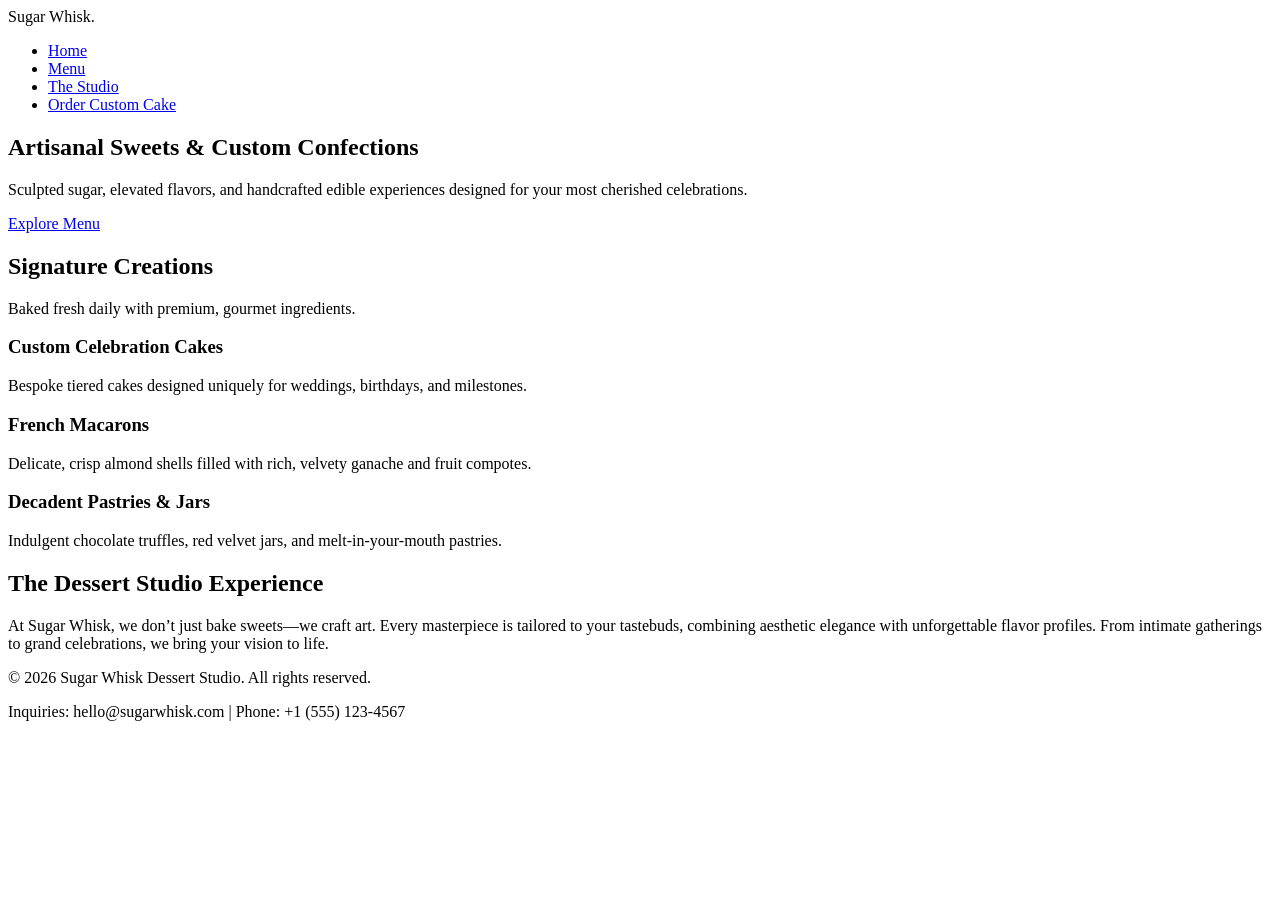
==== index.html @ 9ad291ce "Create index.html" ====
<!DOCTYPE html>
<html lang="en">
<head>
    <meta charset="UTF-8">
    <meta name="viewport" content="width=device-width, initial-scale=1.0">
    <title>Sugar Whisk | Artisan Dessert Studio</title>
    <link rel="stylesheet" href="style.css">
    <!-- Google Fonts for Luxury Aesthetic -->
    <link href="https://fonts.googleapis.com/css2?family=Playfair+Display:wght@500;700&family=Poppins:wght@300;400;500&display=swap" rel="stylesheet">
</head>
<body>

    <!-- Header & Navigation -->
    <header>
        <nav class="navbar">
            <div class="logo">Sugar Whisk<span>.</span></div>
            <ul class="nav-links">
                <li><a href="#home">Home</a></li>
                <li><a href="#menu">Menu</a></li>
                <li><a href="#studio">The Studio</a></li>
                <li><a href="#contact">Order Custom Cake</a></li>
            </ul>
        </nav>
    </header>

    <!-- Hero Section -->
    <section id="home" class="hero">
        <div class="hero-content">
            <h1>Artisanal Sweets & Custom Confections</h1>
            <p>Sculpted sugar, elevated flavors, and handcrafted edible experiences designed for your most cherished celebrations.</p>
            <a href="#menu" class="btn">Explore Menu</a>
        </div>
    </section>

    <!-- Featured Menu / Highlights -->
    <section id="menu" class="menu-section">
        <h2>Signature Creations</h2>
        <p class="section-subtitle">Baked fresh daily with premium, gourmet ingredients.</p>
        
        <div class="menu-grid">
            <div class="menu-card">
                <div class="card-img cake-img"></div>
                <div class="card-info">
                    <h3>Custom Celebration Cakes</h3>
                    <p>Bespoke tiered cakes designed uniquely for weddings, birthdays, and milestones.</p>
                </div>
            </div>
            <div class="menu-card">
                <div class="card-img macaron-img"></div>
                <div class="card-info">
                    <h3>French Macarons</h3>
                    <p>Delicate, crisp almond shells filled with rich, velvety ganache and fruit compotes.</p>
                </div>
            </div>
            <div class="menu-card">
                <div class="card-img pastry-img"></div>
                <div class="card-info">
                    <h3>Decadent Pastries & Jars</h3>
                    <p>Indulgent chocolate truffles, red velvet jars, and melt-in-your-mouth pastries.</p>
                </div>
            </div>
        </div>
    </section>

    <!-- About Section -->
    <section id="studio" class="about-section">
        <div class="about-container">
            <h2>The Dessert Studio Experience</h2>
            <p>At Sugar Whisk, we don’t just bake sweets—we craft art. Every masterpiece is tailored to your tastebuds, combining aesthetic elegance with unforgettable flavor profiles. From intimate gatherings to grand celebrations, we bring your vision to life.</p>
        </div>
    </section>

    <!-- Footer -->
    <footer>
        <p>&copy; 2026 Sugar Whisk Dessert Studio. All rights reserved.</p>
        <p class="footer-contact">Inquiries: hello@sugarwhisk.com | Phone: +1 (555) 123-4567</p>
    </footer>

</body>
</html>
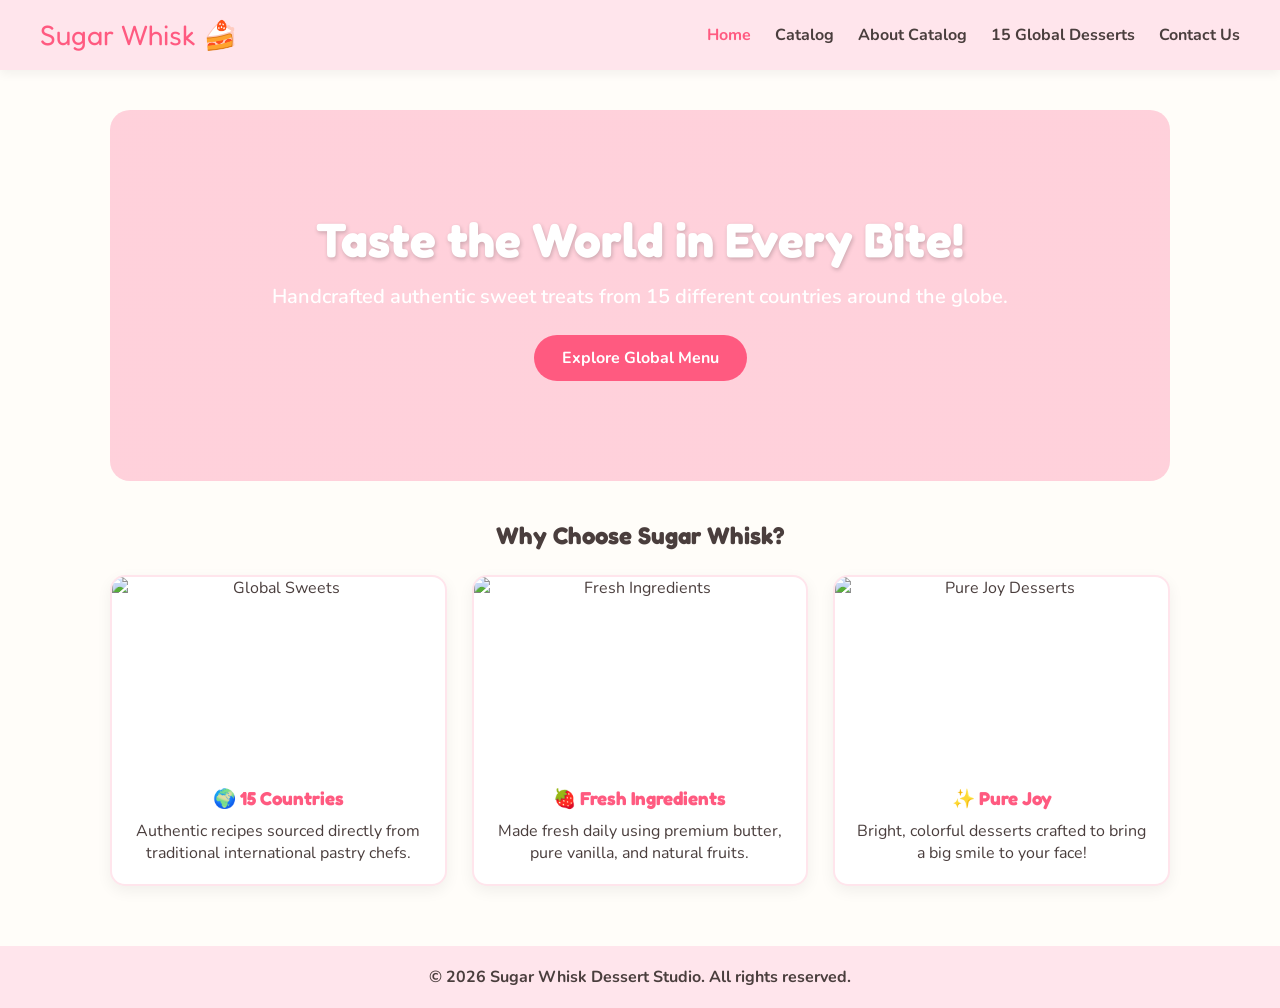
==== commit 9809f68a: "Uindex.html" ====
--- a/index.html
+++ b/index.html
@@ -3,78 +3,56 @@
 <head>
     <meta charset="UTF-8">
     <meta name="viewport" content="width=device-width, initial-scale=1.0">
-    <title>Sugar Whisk | Artisan Dessert Studio</title>
+    <title>Sugar Whisk Dessert Studio — Home</title>
     <link rel="stylesheet" href="style.css">
-    <!-- Google Fonts for Luxury Aesthetic -->
-    <link href="https://fonts.googleapis.com/css2?family=Playfair+Display:wght@500;700&family=Poppins:wght@300;400;500&display=swap" rel="stylesheet">
 </head>
 <body>
-
-    <!-- Header & Navigation -->
     <header>
-        <nav class="navbar">
-            <div class="logo">Sugar Whisk<span>.</span></div>
-            <ul class="nav-links">
-                <li><a href="#home">Home</a></li>
-                <li><a href="#menu">Menu</a></li>
-                <li><a href="#studio">The Studio</a></li>
-                <li><a href="#contact">Order Custom Cake</a></li>
-            </ul>
+        <a href="index.html" class="logo">Sugar Whisk 🍰</a>
+        <nav>
+            <a href="index.html" class="active">Home</a>
+            <a href="catalog.html">Catalog</a>
+            <a href="about-catalog.html">About Catalog</a>
+            <a href="special-dishes.html">15 Global Desserts</a>
+            <a href="contact.html">Contact Us</a>
         </nav>
     </header>
 
-    <!-- Hero Section -->
-    <section id="home" class="hero">
-        <div class="hero-content">
-            <h1>Artisanal Sweets & Custom Confections</h1>
-            <p>Sculpted sugar, elevated flavors, and handcrafted edible experiences designed for your most cherished celebrations.</p>
-            <a href="#menu" class="btn">Explore Menu</a>
-        </div>
-    </section>
+    <div class="container">
+        <section class="hero">
+            <h1>Taste the World in Every Bite!</h1>
+            <p>Handcrafted authentic sweet treats from 15 different countries around the globe.</p>
+            <a href="special-dishes.html" class="btn">Explore Global Menu</a>
+        </section>
 
-    <!-- Featured Menu / Highlights -->
-    <section id="menu" class="menu-section">
-        <h2>Signature Creations</h2>
-        <p class="section-subtitle">Baked fresh daily with premium, gourmet ingredients.</p>
-        
-        <div class="menu-grid">
-            <div class="menu-card">
-                <div class="card-img cake-img"></div>
-                <div class="card-info">
-                    <h3>Custom Celebration Cakes</h3>
-                    <p>Bespoke tiered cakes designed uniquely for weddings, birthdays, and milestones.</p>
+        <h2 style="text-align: center; margin-bottom: 25px; font-family: 'Fredoka', cursive;">Why Choose Sugar Whisk?</h2>
+        <div class="grid">
+            <div class="card">
+                <img src="https://images.unsplash.com/photo-1558961363-fa8fdf82db35?auto=format&fit=crop&w=600&q=80" alt="Global Sweets" class="card-img">
+                <div class="card-body">
+                    <h3>🌍 15 Countries</h3>
+                    <p>Authentic recipes sourced directly from traditional international pastry chefs.</p>
                 </div>
             </div>
-            <div class="menu-card">
-                <div class="card-img macaron-img"></div>
-                <div class="card-info">
-                    <h3>French Macarons</h3>
-                    <p>Delicate, crisp almond shells filled with rich, velvety ganache and fruit compotes.</p>
+            <div class="card">
+                <img src="https://images.unsplash.com/photo-1587314168485-3236d6710814?auto=format&fit=crop&w=600&q=80" alt="Fresh Ingredients" class="card-img">
+                <div class="card-body">
+                    <h3>🍓 Fresh Ingredients</h3>
+                    <p>Made fresh daily using premium butter, pure vanilla, and natural fruits.</p>
                 </div>
             </div>
-            <div class="menu-card">
-                <div class="card-img pastry-img"></div>
-                <div class="card-info">
-                    <h3>Decadent Pastries & Jars</h3>
-                    <p>Indulgent chocolate truffles, red velvet jars, and melt-in-your-mouth pastries.</p>
+            <div class="card">
+                <img src="https://images.unsplash.com/photo-1535141192574-5d4897c13136?auto=format&fit=crop&w=600&q=80" alt="Pure Joy Desserts" class="card-img">
+                <div class="card-body">
+                    <h3>✨ Pure Joy</h3>
+                    <p>Bright, colorful desserts crafted to bring a big smile to your face!</p>
                 </div>
             </div>
         </div>
-    </section>
+    </div>
 
-    <!-- About Section -->
-    <section id="studio" class="about-section">
-        <div class="about-container">
-            <h2>The Dessert Studio Experience</h2>
-            <p>At Sugar Whisk, we don’t just bake sweets—we craft art. Every masterpiece is tailored to your tastebuds, combining aesthetic elegance with unforgettable flavor profiles. From intimate gatherings to grand celebrations, we bring your vision to life.</p>
-        </div>
-    </section>
-
-    <!-- Footer -->
     <footer>
-        <p>&copy; 2026 Sugar Whisk Dessert Studio. All rights reserved.</p>
-        <p class="footer-contact">Inquiries: hello@sugarwhisk.com | Phone: +1 (555) 123-4567</p>
+        <p>© 2026 Sugar Whisk Dessert Studio. All rights reserved.</p>
     </footer>
-
 </body>
 </html>
--- a/style.css
+++ b/style.css
@@ -0,0 +1,184 @@
+/* Google Fonts */
+@import url('https://fonts.googleapis.com/css2?family=Fredoka:wght@400;600&family=Nunito:wght@400;600;700&display=swap');
+
+:root {
+    --bg-cream: #FFFDF9;
+    --primary-pink: #FF85A1;
+    --accent-dark-pink: #FF5A80;
+    --soft-yellow: #FFF3B0;
+    --text-dark: #4A3E3D;
+    --card-bg: #FFFFFF;
+}
+
+* {
+    margin: 0;
+    padding: 0;
+    box-sizing: border-box;
+    font-family: 'Nunito', sans-serif;
+}
+
+body {
+    background-color: var(--bg-cream);
+    color: var(--text-dark);
+}
+
+/* Header & Navigation */
+header {
+    background-color: #FFE5EC;
+    padding: 18px 40px;
+    display: flex;
+    justify-content: space-between;
+    align-items: center;
+    box-shadow: 0 4px 10px rgba(0,0,0,0.05);
+}
+
+.logo {
+    font-family: 'Fredoka', cursive;
+    font-size: 28px;
+    color: var(--accent-dark-pink);
+    text-decoration: none;
+}
+
+nav a {
+    margin-left: 20px;
+    text-decoration: none;
+    color: var(--text-dark);
+    font-weight: 700;
+    transition: color 0.3s;
+}
+
+nav a:hover, nav a.active {
+    color: var(--accent-dark-pink);
+}
+
+/* Layout Containers */
+.container {
+    max-width: 1100px;
+    margin: 40px auto;
+    padding: 0 20px;
+}
+
+/* Hero Section */
+.hero {
+    background: linear-gradient(rgba(255, 194, 209, 0.75), rgba(255, 194, 209, 0.75)), 
+                url('https://images.unsplash.com/photo-1517433670267-08bbd4be890f?auto=format&fit=crop&w=1200&q=80') center/cover no-repeat;
+    text-align: center;
+    padding: 100px 20px;
+    border-radius: 20px;
+    margin-bottom: 40px;
+    color: #FFF;
+}
+
+.hero h1 {
+    font-family: 'Fredoka', cursive;
+    font-size: 48px;
+    margin-bottom: 15px;
+    text-shadow: 1px 2px 4px rgba(0,0,0,0.2);
+}
+
+.hero p {
+    font-size: 20px;
+    margin-bottom: 25px;
+    font-weight: 600;
+}
+
+.btn {
+    display: inline-block;
+    background-color: var(--accent-dark-pink);
+    color: white;
+    padding: 12px 28px;
+    text-decoration: none;
+    border-radius: 25px;
+    font-weight: bold;
+    border: none;
+    cursor: pointer;
+}
+
+.btn:hover {
+    background-color: #E04368;
+}
+
+/* Grids & Cards */
+.grid {
+    display: grid;
+    grid-template-columns: repeat(auto-fit, minmax(280px, 1fr));
+    gap: 25px;
+}
+
+.card {
+    background: var(--card-bg);
+    border-radius: 15px;
+    overflow: hidden;
+    box-shadow: 0 5px 15px rgba(0,0,0,0.06);
+    border: 2px solid #FFE5EC;
+    text-align: center;
+    display: flex;
+    flex-direction: column;
+}
+
+.card-img {
+    width: 100%;
+    height: 190px;
+    object-fit: cover;
+}
+
+.card-body {
+    padding: 20px;
+    flex-grow: 1;
+}
+
+.card h3 {
+    font-family: 'Fredoka', cursive;
+    color: var(--accent-dark-pink);
+    margin-bottom: 10px;
+}
+
+.price {
+    font-weight: bold;
+    color: #2A9D8F;
+    font-size: 18px;
+    margin-top: 10px;
+}
+
+.country-flag {
+    display: inline-block;
+    background: var(--soft-yellow);
+    padding: 4px 12px;
+    border-radius: 12px;
+    font-size: 14px;
+    font-weight: bold;
+    margin-bottom: 10px;
+}
+
+/* Forms */
+.form-group {
+    margin-bottom: 15px;
+    text-align: left;
+}
+
+.form-group label {
+    display: block;
+    margin-bottom: 5px;
+    font-weight: bold;
+}
+
+.form-group input, .form-group textarea {
+    width: 100%;
+    padding: 10px;
+    border: 2px solid #FFE5EC;
+    border-radius: 8px;
+    outline: none;
+}
+
+.form-group input:focus, .form-group textarea:focus {
+    border-color: var(--primary-pink);
+}
+
+/* Footer */
+footer {
+    background-color: #FFE5EC;
+    text-align: center;
+    padding: 20px;
+    margin-top: 60px;
+    font-weight: bold;
+}
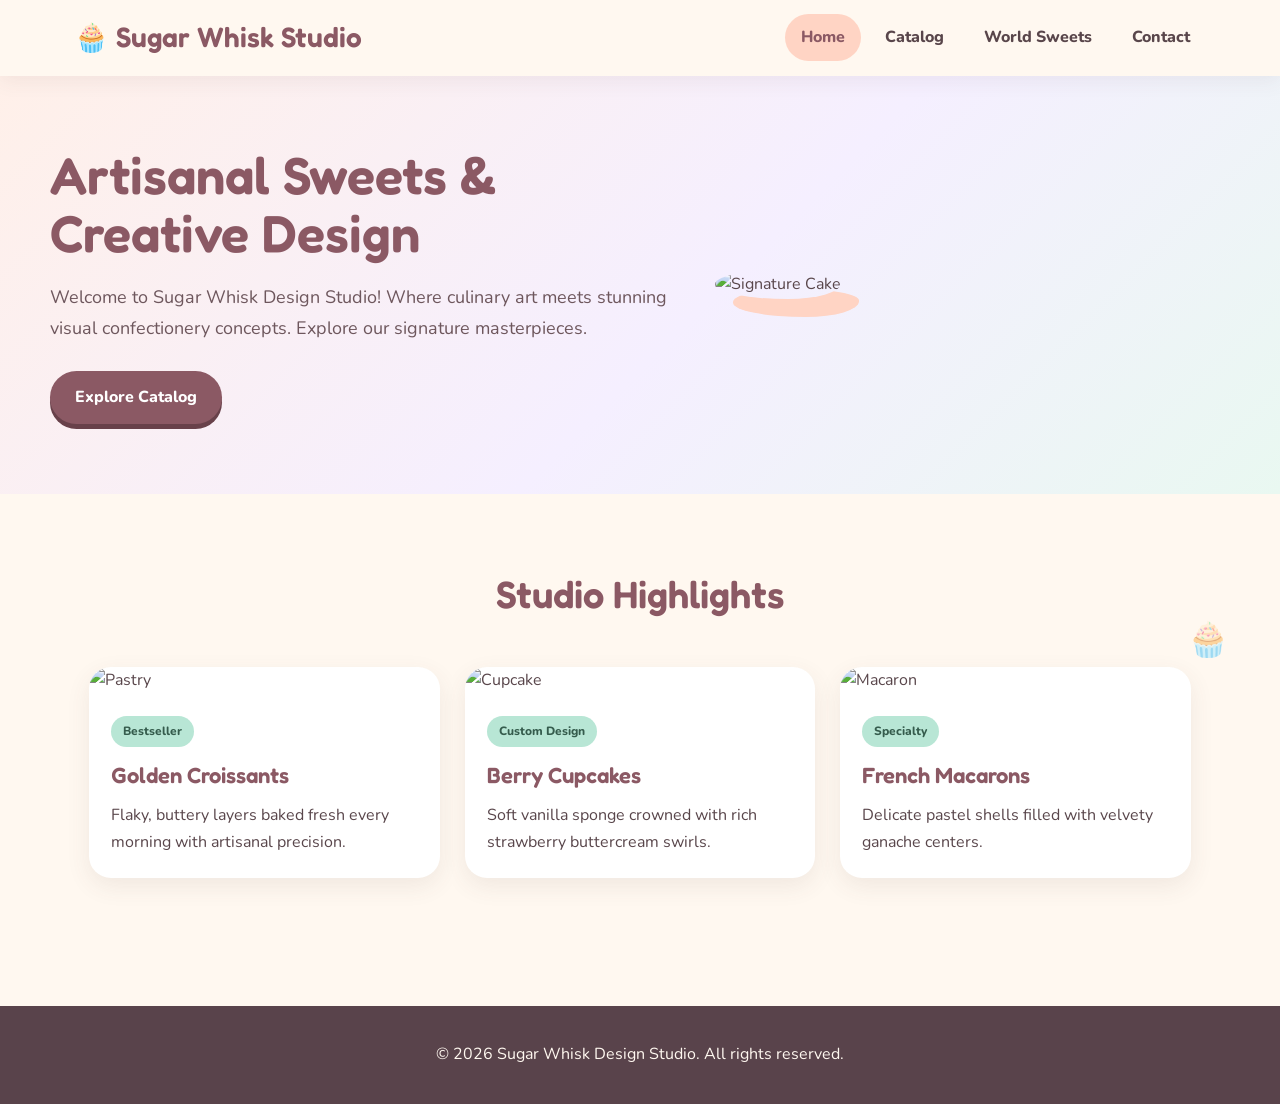
==== commit a1a8924d: "Update index.html" ====
--- a/index.html
+++ b/index.html
@@ -2,57 +2,72 @@
 <html lang="en">
 <head>
     <meta charset="UTF-8">
-    <meta name="viewport" content="width=device-width, initial-scale=1.0">
-    <title>Sugar Whisk Dessert Studio — Home</title>
+    <title>Sugar Whisk Design Studio - Home</title>
     <link rel="stylesheet" href="style.css">
 </head>
-<body>
+<body style="background: #FFF8F0;">
+
+    <div class="float-decoration sparkle-1">✨</div>
+    <div class="float-decoration sparkle-2">🧁</div>
+
     <header>
-        <a href="index.html" class="logo">Sugar Whisk 🍰</a>
-        <nav>
-            <a href="index.html" class="active">Home</a>
-            <a href="catalog.html">Catalog</a>
-            <a href="about-catalog.html">About Catalog</a>
-            <a href="special-dishes.html">15 Global Desserts</a>
-            <a href="contact.html">Contact Us</a>
-        </nav>
+        <div class="header-wrapper">
+            <div class="logo">🧁 Sugar Whisk Studio</div>
+            <nav>
+                <a href="index.html" class="active">Home</a>
+                <a href="catalog.html">Catalog</a>
+                <a href="countries.html">World Sweets</a>
+                <a href="contact.html">Contact</a>
+            </nav>
+        </div>
     </header>
 
+    <div class="hero-wrapper">
+        <div class="hero">
+            <div class="hero-content">
+                <h1>Artisanal Sweets & Creative Design</h1>
+                <p>Welcome to Sugar Whisk Design Studio! Where culinary art meets stunning visual confectionery concepts. Explore our signature masterpieces.</p>
+                <a href="catalog.html" class="btn btn-primary">Explore Catalog</a>
+            </div>
+            <div class="hero-image">
+                <img src="https://images.unsplash.com/photo-1578985545062-69928b1d9587" alt="Signature Cake">
+            </div>
+        </div>
+    </div>
+
     <div class="container">
-        <section class="hero">
-            <h1>Taste the World in Every Bite!</h1>
-            <p>Handcrafted authentic sweet treats from 15 different countries around the globe.</p>
-            <a href="special-dishes.html" class="btn">Explore Global Menu</a>
-        </section>
-
-        <h2 style="text-align: center; margin-bottom: 25px; font-family: 'Fredoka', cursive;">Why Choose Sugar Whisk?</h2>
-        <div class="grid">
+        <h2 style="text-align: center; font-size: 38px; color: #8B5964; margin-bottom: 40px;">Studio Highlights</h2>
+        <div class="grid-3">
             <div class="card">
-                <img src="https://images.unsplash.com/photo-1558961363-fa8fdf82db35?auto=format&fit=crop&w=600&q=80" alt="Global Sweets" class="card-img">
-                <div class="card-body">
-                    <h3>🌍 15 Countries</h3>
-                    <p>Authentic recipes sourced directly from traditional international pastry chefs.</p>
+                <img src="https://images.unsplash.com/photo-1509440159596-0249088772ff" alt="Pastry">
+                <div class="card-content">
+                    <span class="badge">Bestseller</span>
+                    <h3>Golden Croissants</h3>
+                    <p>Flaky, buttery layers baked fresh every morning with artisanal precision.</p>
                 </div>
             </div>
             <div class="card">
-                <img src="https://images.unsplash.com/photo-1587314168485-3236d6710814?auto=format&fit=crop&w=600&q=80" alt="Fresh Ingredients" class="card-img">
-                <div class="card-body">
-                    <h3>🍓 Fresh Ingredients</h3>
-                    <p>Made fresh daily using premium butter, pure vanilla, and natural fruits.</p>
+                <img src="https://images.unsplash.com/photo-1533134242443-d4fd215305ad" alt="Cupcake">
+                <div class="card-content">
+                    <span class="badge">Custom Design</span>
+                    <h3>Berry Cupcakes</h3>
+                    <p>Soft vanilla sponge crowned with rich strawberry buttercream swirls.</p>
                 </div>
             </div>
             <div class="card">
-                <img src="https://images.unsplash.com/photo-1535141192574-5d4897c13136?auto=format&fit=crop&w=600&q=80" alt="Pure Joy Desserts" class="card-img">
-                <div class="card-body">
-                    <h3>✨ Pure Joy</h3>
-                    <p>Bright, colorful desserts crafted to bring a big smile to your face!</p>
+                <img src="https://images.unsplash.com/photo-1587314168485-3236d6710814" alt="Macaron">
+                <div class="card-content">
+                    <span class="badge">Specialty</span>
+                    <h3>French Macarons</h3>
+                    <p>Delicate pastel shells filled with velvety ganache centers.</p>
                 </div>
             </div>
         </div>
     </div>
 
     <footer>
-        <p>© 2026 Sugar Whisk Dessert Studio. All rights reserved.</p>
+        <p>&copy; 2026 Sugar Whisk Design Studio. All rights reserved.</p>
     </footer>
+
 </body>
 </html>
--- a/style.css
+++ b/style.css
@@ -1,184 +1,238 @@
-/* Google Fonts */
-@import url('https://fonts.googleapis.com/css2?family=Fredoka:wght@400;600&family=Nunito:wght@400;600;700&display=swap');
-
-:root {
-    --bg-cream: #FFFDF9;
-    --primary-pink: #FF85A1;
-    --accent-dark-pink: #FF5A80;
-    --soft-yellow: #FFF3B0;
-    --text-dark: #4A3E3D;
-    --card-bg: #FFFFFF;
-}
+/* --- 1. FONTS & GLOBAL SETUP --- */
+@import url('https://fonts.googleapis.com/css2?family=Fredoka:wght@400;600;700&family=Nunito:wght@400;600;700;800&display=swap');
 
 * {
-    margin: 0;
-    padding: 0;
-    box-sizing: border-box;
-    font-family: 'Nunito', sans-serif;
+  box-sizing: border-box;
+  margin: 0;
+  padding: 0;
+}
+
+html {
+  scroll-behavior: smooth;
 }
 
 body {
-    background-color: var(--bg-cream);
-    color: var(--text-dark);
-}
-
-/* Header & Navigation */
+  font-family: 'Nunito', sans-serif;
+  color: #59464B;           /* Deep ink text */
+  background: #FFF8F0;      /* Cream background */
+  line-height: 1.7;
+}
+
+h1, h2, h3, .logo {
+  font-family: 'Fredoka', sans-serif;
+  font-weight: 600;
+}
+
+a {
+  color: inherit;
+  text-decoration: none;
+}
+
+/* --- 2. FLOATING BACKGROUND SPARKLES --- */
+.float-decoration {
+  position: fixed;
+  z-index: -1;
+  opacity: 0.55;
+  font-size: 34px;
+}
+.sparkle-1 { top: 18%; left: 3%; color: #FFB4A2; }
+.sparkle-2 { top: 68%; right: 4%; color: #D4C5F9; }
+.sparkle-3 { bottom: 8%; left: 7%; color: #B8E6D5; }
+
+/* --- 3. HEADER & NAVIGATION --- */
 header {
-    background-color: #FFE5EC;
-    padding: 18px 40px;
-    display: flex;
-    justify-content: space-between;
-    align-items: center;
-    box-shadow: 0 4px 10px rgba(0,0,0,0.05);
+  background: rgba(255, 248, 240, 0.96);
+  position: sticky;
+  top: 0;
+  z-index: 20;
+  box-shadow: 0 4px 20px rgba(95, 65, 70, 0.08);
+}
+
+.header-wrapper {
+  max-width: 1180px;
+  margin: auto;
+  padding: 14px 24px;
+  display: flex;
+  align-items: center;
+  justify-content: space-between;
 }
 
 .logo {
-    font-family: 'Fredoka', cursive;
-    font-size: 28px;
-    color: var(--accent-dark-pink);
-    text-decoration: none;
+  display: flex;
+  align-items: center;
+  gap: 10px;
+  font-size: 28px;
+  color: #8B5964;
+}
+
+nav {
+  display: flex;
+  gap: 8px;
 }
 
 nav a {
-    margin-left: 20px;
-    text-decoration: none;
-    color: var(--text-dark);
-    font-weight: 700;
-    transition: color 0.3s;
+  padding: 10px 16px;
+  border-radius: 25px;
+  font-weight: 800;
+  color: #59464B;
+  transition: 0.25s;
 }
 
 nav a:hover, nav a.active {
-    color: var(--accent-dark-pink);
-}
-
-/* Layout Containers */
+  background: #FFD4C4;
+  color: #8B5964;
+}
+
+/* --- 4. HERO SECTION WITH BLOB SHAPE --- */
+.hero-wrapper {
+  background: linear-gradient(135deg, #FFF0E9, #F5EFFF 55%, #E9F8F1);
+  overflow: hidden;
+  padding: 70px 28px;
+}
+
+.hero {
+  max-width: 1180px;
+  margin: auto;
+  display: grid;
+  grid-template-columns: 1.1fr 0.9fr;
+  align-items: center;
+  gap: 35px;
+}
+
+.hero-content h1 {
+  font-size: 52px;
+  color: #8B5964;
+  margin-bottom: 20px;
+  line-height: 1.12;
+}
+
+.hero-content p {
+  font-size: 18px;
+  margin-bottom: 28px;
+  color: #6E575D;
+}
+
+/* The iconic template blob image shape */
+.hero-image img {
+  width: 100%;
+  max-width: 480px;
+  height: 360px;
+  object-fit: cover;
+  border-radius: 48% 52% 42% 58% / 48% 42% 58% 52%;
+  box-shadow: 18px 18px 0 #FFD4C4;
+}
+
+/* --- 5. BUTTONS --- */
+.btn {
+  display: inline-block;
+  border: 0;
+  border-radius: 30px;
+  padding: 13px 25px;
+  font-weight: 800;
+  font-family: 'Nunito', sans-serif;
+  cursor: pointer;
+  transition: 0.25s;
+}
+
+.btn-primary {
+  background: #8B5964;
+  color: white;
+  box-shadow: 0 5px 0 #68414A;
+}
+
+.btn-primary:hover {
+  transform: translateY(-3px);
+  background: #A76C78;
+}
+
+/* --- 6. GRIDS & CARDS --- */
 .container {
-    max-width: 1100px;
-    margin: 40px auto;
-    padding: 0 20px;
-}
-
-/* Hero Section */
-.hero {
-    background: linear-gradient(rgba(255, 194, 209, 0.75), rgba(255, 194, 209, 0.75)), 
-                url('https://images.unsplash.com/photo-1517433670267-08bbd4be890f?auto=format&fit=crop&w=1200&q=80') center/cover no-repeat;
-    text-align: center;
-    padding: 100px 20px;
-    border-radius: 20px;
-    margin-bottom: 40px;
-    color: #FFF;
-}
-
-.hero h1 {
-    font-family: 'Fredoka', cursive;
-    font-size: 48px;
-    margin-bottom: 15px;
-    text-shadow: 1px 2px 4px rgba(0,0,0,0.2);
-}
-
-.hero p {
-    font-size: 20px;
-    margin-bottom: 25px;
-    font-weight: 600;
-}
-
-.btn {
-    display: inline-block;
-    background-color: var(--accent-dark-pink);
-    color: white;
-    padding: 12px 28px;
-    text-decoration: none;
-    border-radius: 25px;
-    font-weight: bold;
-    border: none;
-    cursor: pointer;
-}
-
-.btn:hover {
-    background-color: #E04368;
-}
-
-/* Grids & Cards */
-.grid {
-    display: grid;
-    grid-template-columns: repeat(auto-fit, minmax(280px, 1fr));
-    gap: 25px;
+  max-width: 1150px;
+  margin: auto;
+  padding: 68px 24px;
+}
+
+.grid-3 {
+  display: grid;
+  grid-template-columns: repeat(3, 1fr);
+  gap: 25px;
 }
 
 .card {
-    background: var(--card-bg);
-    border-radius: 15px;
-    overflow: hidden;
-    box-shadow: 0 5px 15px rgba(0,0,0,0.06);
-    border: 2px solid #FFE5EC;
-    text-align: center;
-    display: flex;
-    flex-direction: column;
-}
-
-.card-img {
-    width: 100%;
-    height: 190px;
-    object-fit: cover;
-}
-
-.card-body {
-    padding: 20px;
-    flex-grow: 1;
+  background: white;
+  border-radius: 22px;
+  overflow: hidden;
+  box-shadow: 0 8px 25px rgba(93, 62, 70, 0.09);
+  transition: 0.25s;
+}
+
+.card:hover {
+  transform: translateY(-6px);
+  box-shadow: 0 14px 30px rgba(93, 62, 70, 0.14);
+}
+
+.card img {
+  width: 100%;
+  height: 220px;
+  object-fit: cover;
+}
+
+.card-content {
+  padding: 22px;
 }
 
 .card h3 {
-    font-family: 'Fredoka', cursive;
-    color: var(--accent-dark-pink);
-    margin-bottom: 10px;
-}
-
-.price {
-    font-weight: bold;
-    color: #2A9D8F;
-    font-size: 18px;
-    margin-top: 10px;
-}
-
-.country-flag {
-    display: inline-block;
-    background: var(--soft-yellow);
-    padding: 4px 12px;
-    border-radius: 12px;
-    font-size: 14px;
-    font-weight: bold;
-    margin-bottom: 10px;
-}
-
-/* Forms */
-.form-group {
-    margin-bottom: 15px;
-    text-align: left;
-}
-
-.form-group label {
-    display: block;
-    margin-bottom: 5px;
-    font-weight: bold;
-}
-
-.form-group input, .form-group textarea {
-    width: 100%;
-    padding: 10px;
-    border: 2px solid #FFE5EC;
-    border-radius: 8px;
-    outline: none;
-}
-
-.form-group input:focus, .form-group textarea:focus {
-    border-color: var(--primary-pink);
-}
-
-/* Footer */
+  font-size: 22px;
+  color: #8B5964;
+  margin-bottom: 8px;
+}
+
+.badge {
+  display: inline-block;
+  background: #B8E6D5;
+  color: #355C4D;
+  border-radius: 25px;
+  padding: 5px 12px;
+  font-size: 12px;
+  font-weight: 800;
+  margin-bottom: 10px;
+}
+
+/* --- 7. CONTACT FORM --- */
+.contact-layout {
+  max-width: 900px;
+  margin: auto;
+  background: white;
+  padding: 40px;
+  border-radius: 25px;
+  box-shadow: 0 8px 25px rgba(93, 62, 70, 0.09);
+}
+
+.contact-form label {
+  display: block;
+  font-weight: 800;
+  margin: 15px 0 5px;
+  color: #8B5964;
+}
+
+.contact-form input, .contact-form textarea {
+  width: 100%;
+  padding: 14px;
+  border: 2px solid #F2E3E4;
+  border-radius: 14px;
+  font-family: inherit;
+  background: #FFFDFc;
+}
+
+.contact-form textarea {
+  min-height: 140px;
+}
+
+/* --- 8. FOOTER --- */
 footer {
-    background-color: #FFE5EC;
-    text-align: center;
-    padding: 20px;
-    margin-top: 60px;
-    font-weight: bold;
-}
+  background: #59434B;
+  color: #FFF8F0;
+  text-align: center;
+  padding: 35px 24px;
+  margin-top: 60px;
+}
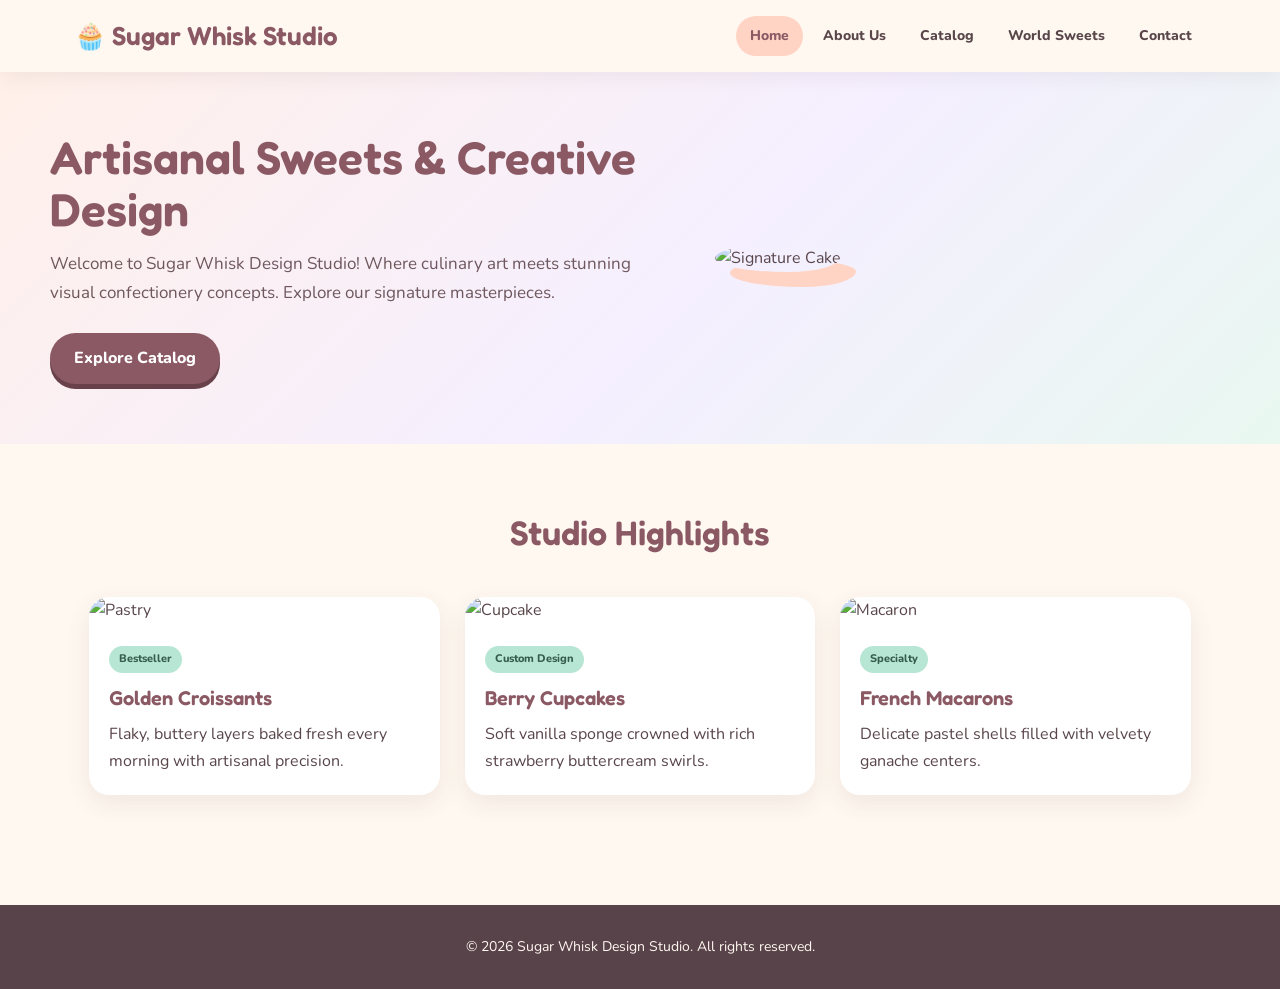
==== commit 297bb3d2: "Update index.html" ====
--- a/index.html
+++ b/index.html
@@ -5,16 +5,14 @@
     <title>Sugar Whisk Design Studio - Home</title>
     <link rel="stylesheet" href="style.css">
 </head>
-<body style="background: #FFF8F0;">
-
-    <div class="float-decoration sparkle-1">✨</div>
-    <div class="float-decoration sparkle-2">🧁</div>
+<body>
 
     <header>
         <div class="header-wrapper">
             <div class="logo">🧁 Sugar Whisk Studio</div>
             <nav>
                 <a href="index.html" class="active">Home</a>
+                <a href="about.html">About Us</a>
                 <a href="catalog.html">Catalog</a>
                 <a href="countries.html">World Sweets</a>
                 <a href="contact.html">Contact</a>
@@ -36,7 +34,7 @@
     </div>
 
     <div class="container">
-        <h2 style="text-align: center; font-size: 38px; color: #8B5964; margin-bottom: 40px;">Studio Highlights</h2>
+        <h2 style="text-align: center; font-size: 34px; color: #8B5964; margin-bottom: 35px;">Studio Highlights</h2>
         <div class="grid-3">
             <div class="card">
                 <img src="https://images.unsplash.com/photo-1509440159596-0249088772ff" alt="Pastry">
--- a/style.css
+++ b/style.css
@@ -13,8 +13,8 @@
 
 body {
   font-family: 'Nunito', sans-serif;
-  color: #59464B;           /* Deep ink text */
-  background: #FFF8F0;      /* Cream background */
+  color: #59464B;
+  background: #FFF8F0;
   line-height: 1.7;
 }
 
@@ -28,18 +28,7 @@
   text-decoration: none;
 }
 
-/* --- 2. FLOATING BACKGROUND SPARKLES --- */
-.float-decoration {
-  position: fixed;
-  z-index: -1;
-  opacity: 0.55;
-  font-size: 34px;
-}
-.sparkle-1 { top: 18%; left: 3%; color: #FFB4A2; }
-.sparkle-2 { top: 68%; right: 4%; color: #D4C5F9; }
-.sparkle-3 { bottom: 8%; left: 7%; color: #B8E6D5; }
-
-/* --- 3. HEADER & NAVIGATION --- */
+/* --- 2. HEADER & NAVIGATION --- */
 header {
   background: rgba(255, 248, 240, 0.96);
   position: sticky;
@@ -55,25 +44,29 @@
   display: flex;
   align-items: center;
   justify-content: space-between;
+  flex-wrap: wrap;
+  gap: 15px;
 }
 
 .logo {
   display: flex;
   align-items: center;
   gap: 10px;
-  font-size: 28px;
+  font-size: 26px;
   color: #8B5964;
 }
 
 nav {
   display: flex;
-  gap: 8px;
+  gap: 6px;
+  flex-wrap: wrap;
 }
 
 nav a {
-  padding: 10px 16px;
-  border-radius: 25px;
-  font-weight: 800;
+  padding: 8px 14px;
+  border-radius: 20px;
+  font-weight: 800;
+  font-size: 14px;
   color: #59464B;
   transition: 0.25s;
 }
@@ -83,11 +76,10 @@
   color: #8B5964;
 }
 
-/* --- 4. HERO SECTION WITH BLOB SHAPE --- */
+/* --- 3. HERO & CONTAINERS --- */
 .hero-wrapper {
   background: linear-gradient(135deg, #FFF0E9, #F5EFFF 55%, #E9F8F1);
-  overflow: hidden;
-  padding: 70px 28px;
+  padding: 60px 24px;
 }
 
 .hero {
@@ -100,34 +92,39 @@
 }
 
 .hero-content h1 {
-  font-size: 52px;
-  color: #8B5964;
-  margin-bottom: 20px;
+  font-size: 46px;
+  color: #8B5964;
+  margin-bottom: 15px;
   line-height: 1.12;
 }
 
 .hero-content p {
-  font-size: 18px;
-  margin-bottom: 28px;
+  font-size: 17px;
+  margin-bottom: 25px;
   color: #6E575D;
 }
 
-/* The iconic template blob image shape */
 .hero-image img {
   width: 100%;
   max-width: 480px;
-  height: 360px;
+  height: 340px;
   object-fit: cover;
   border-radius: 48% 52% 42% 58% / 48% 42% 58% 52%;
-  box-shadow: 18px 18px 0 #FFD4C4;
-}
-
-/* --- 5. BUTTONS --- */
+  box-shadow: 15px 15px 0 #FFD4C4;
+}
+
+.container {
+  max-width: 1150px;
+  margin: auto;
+  padding: 60px 24px;
+}
+
+/* --- 4. BUTTONS & GRIDS --- */
 .btn {
   display: inline-block;
   border: 0;
   border-radius: 30px;
-  padding: 13px 25px;
+  padding: 12px 24px;
   font-weight: 800;
   font-family: 'Nunito', sans-serif;
   cursor: pointer;
@@ -145,13 +142,6 @@
   background: #A76C78;
 }
 
-/* --- 6. GRIDS & CARDS --- */
-.container {
-  max-width: 1150px;
-  margin: auto;
-  padding: 68px 24px;
-}
-
 .grid-3 {
   display: grid;
   grid-template-columns: repeat(3, 1fr);
@@ -160,79 +150,90 @@
 
 .card {
   background: white;
-  border-radius: 22px;
+  border-radius: 20px;
   overflow: hidden;
   box-shadow: 0 8px 25px rgba(93, 62, 70, 0.09);
   transition: 0.25s;
 }
 
 .card:hover {
-  transform: translateY(-6px);
-  box-shadow: 0 14px 30px rgba(93, 62, 70, 0.14);
+  transform: translateY(-5px);
+  box-shadow: 0 12px 28px rgba(93, 62, 70, 0.14);
 }
 
 .card img {
   width: 100%;
-  height: 220px;
+  height: 200px;
   object-fit: cover;
 }
 
 .card-content {
-  padding: 22px;
+  padding: 20px;
 }
 
 .card h3 {
-  font-size: 22px;
-  color: #8B5964;
-  margin-bottom: 8px;
+  font-size: 20px;
+  color: #8B5964;
+  margin-bottom: 6px;
 }
 
 .badge {
   display: inline-block;
   background: #B8E6D5;
   color: #355C4D;
-  border-radius: 25px;
-  padding: 5px 12px;
-  font-size: 12px;
-  font-weight: 800;
-  margin-bottom: 10px;
-}
-
-/* --- 7. CONTACT FORM --- */
+  border-radius: 20px;
+  padding: 4px 10px;
+  font-size: 11px;
+  font-weight: 800;
+  margin-bottom: 8px;
+}
+
+/* --- 5. CONTACT & FOOTER --- */
 .contact-layout {
-  max-width: 900px;
+  max-width: 750px;
   margin: auto;
   background: white;
-  padding: 40px;
-  border-radius: 25px;
+  padding: 35px;
+  border-radius: 20px;
   box-shadow: 0 8px 25px rgba(93, 62, 70, 0.09);
 }
 
 .contact-form label {
   display: block;
   font-weight: 800;
-  margin: 15px 0 5px;
+  margin: 12px 0 5px;
   color: #8B5964;
 }
 
 .contact-form input, .contact-form textarea {
   width: 100%;
-  padding: 14px;
+  padding: 12px;
   border: 2px solid #F2E3E4;
-  border-radius: 14px;
+  border-radius: 10px;
   font-family: inherit;
-  background: #FFFDFc;
+  background: #FFFDFC;
 }
 
 .contact-form textarea {
-  min-height: 140px;
-}
-
-/* --- 8. FOOTER --- */
+  min-height: 120px;
+}
+
 footer {
   background: #59434B;
   color: #FFF8F0;
   text-align: center;
-  padding: 35px 24px;
-  margin-top: 60px;
-}
+  padding: 30px 24px;
+  margin-top: 50px;
+  font-size: 14px;
+}
+
+/* Responsive Design for smaller screens */
+@media(max-width: 850px) {
+  .hero { grid-template-columns: 1fr; text-align: center; }
+  .grid-3 { grid-template-columns: repeat(2, 1fr); }
+  .hero-image img { margin: 20px auto 0; }
+}
+@media(max-width: 550px) {
+  .grid-3 { grid-template-columns: 1fr; }
+  .header-wrapper { flex-direction: column; align-items: center; }
+}
